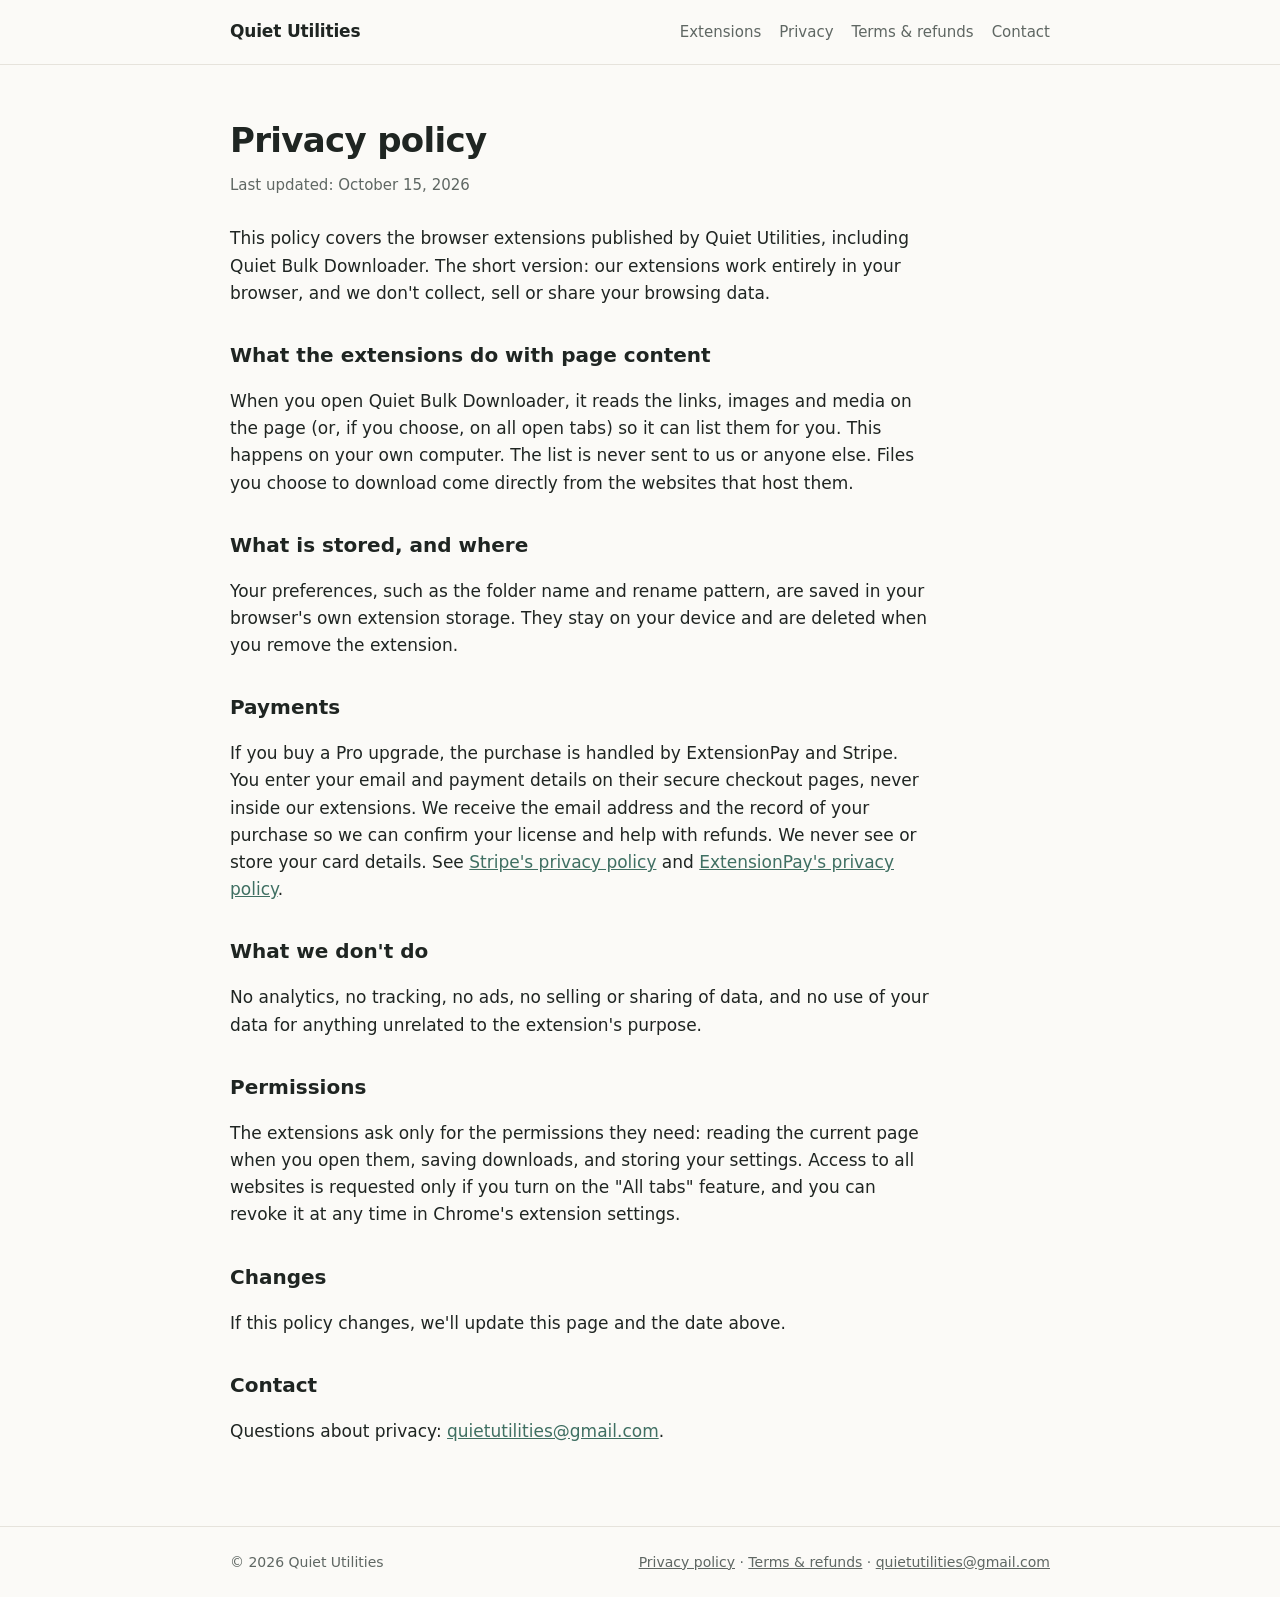
==== privacy.html @ 8c0a15ec "Add Quiet Utilities website: home, privacy policy, terms and refunds Co-Authored-By: Claude Opus 5.5" ====
<!doctype html>
<html lang="en">
<head>
  <meta charset="utf-8">
  <meta name="viewport" content="width=device-width, initial-scale=1">
  <title>Privacy Policy · Quiet Utilities</title>
  <link rel="icon" href="favicon.png">
  <link rel="stylesheet" href="style.css">
</head>
<body>
  <header class="site"><div class="wrap">
    <a class="logo" href="./">Quiet Utilities</a>
    <nav><a href="./#extensions">Extensions</a><a href="privacy.html">Privacy</a><a href="terms.html">Terms &amp; refunds</a><a href="./#contact">Contact</a></nav>
  </div></header>

  <main class="wrap">
    <section class="doc">
      <h1>Privacy policy</h1>
      <p class="updated">Last updated: October 15, 2026</p>

      <p>This policy covers the browser extensions published by Quiet Utilities, including Quiet Bulk Downloader. The short version: our extensions work entirely in your browser, and we don't collect, sell or share your browsing data.</p>

      <h2>What the extensions do with page content</h2>
      <p>When you open Quiet Bulk Downloader, it reads the links, images and media on the page (or, if you choose, on all open tabs) so it can list them for you. This happens on your own computer. The list is never sent to us or anyone else. Files you choose to download come directly from the websites that host them.</p>

      <h2>What is stored, and where</h2>
      <p>Your preferences, such as the folder name and rename pattern, are saved in your browser's own extension storage. They stay on your device and are deleted when you remove the extension.</p>

      <h2>Payments</h2>
      <p>If you buy a Pro upgrade, the purchase is handled by ExtensionPay and Stripe. You enter your email and payment details on their secure checkout pages, never inside our extensions. We receive the email address and the record of your purchase so we can confirm your license and help with refunds. We never see or store your card details. See <a href="https://stripe.com/privacy" rel="noopener">Stripe's privacy policy</a> and <a href="https://extensionpay.com/privacy" rel="noopener">ExtensionPay's privacy policy</a>.</p>

      <h2>What we don't do</h2>
      <p>No analytics, no tracking, no ads, no selling or sharing of data, and no use of your data for anything unrelated to the extension's purpose.</p>

      <h2>Permissions</h2>
      <p>The extensions ask only for the permissions they need: reading the current page when you open them, saving downloads, and storing your settings. Access to all websites is requested only if you turn on the "All tabs" feature, and you can revoke it at any time in Chrome's extension settings.</p>

      <h2>Changes</h2>
      <p>If this policy changes, we'll update this page and the date above.</p>

      <h2>Contact</h2>
      <p>Questions about privacy: <a href="mailto:quietutilities@gmail.com">quietutilities@gmail.com</a>.</p>
    </section>
  </main>

  <footer><div class="wrap">
    <span>© 2026 Quiet Utilities</span>
    <span><a href="privacy.html">Privacy policy</a> · <a href="terms.html">Terms &amp; refunds</a> · <a href="mailto:quietutilities@gmail.com">quietutilities@gmail.com</a></span>
  </div></footer>
</body>
</html>
---- style.css ----
:root {
  --bg: #fbfaf7; --panel: #ffffff; --ink: #1f2522; --muted: #5f6763; --line: #e6e3dc;
  --accent: #3f6f62; --accent-soft: #e5efeb;
}
@media (prefers-color-scheme: dark) {
  :root { --bg: #151816; --panel: #1d211f; --ink: #e8ece9; --muted: #a2aba6; --line: #2d3330; --accent: #86bdad; --accent-soft: #22302b; }
}
* { box-sizing: border-box; }
body { margin: 0; background: var(--bg); color: var(--ink); font: 17px/1.6 system-ui, -apple-system, "Segoe UI", Roboto, sans-serif; }
a { color: var(--accent); }
.wrap { max-width: 860px; margin: 0 auto; padding: 0 20px; }
header.site { border-bottom: 1px solid var(--line); }
header.site .wrap { display: flex; align-items: center; justify-content: space-between; height: 64px; }
.logo { font-weight: 700; letter-spacing: -.01em; text-decoration: none; color: var(--ink); }
nav a { color: var(--muted); text-decoration: none; margin-left: 18px; font-size: 15px; }
nav a:hover { color: var(--ink); }
.hero { padding: 64px 0 40px; }
.hero h1 { font-size: clamp(30px, 5vw, 44px); line-height: 1.15; letter-spacing: -.02em; margin: 0 0 14px; }
.hero p { color: var(--muted); max-width: 560px; margin: 0; }
.product { display: grid; grid-template-columns: 1fr 1fr; gap: 32px; align-items: center; background: var(--panel); border: 1px solid var(--line); border-radius: 16px; padding: 28px; margin: 24px 0 56px; }
.product img.shot { width: 100%; max-width: 360px; border-radius: 10px; border: 1px solid var(--line); justify-self: center; }
.product h2 { margin: 6px 0 8px; font-size: 26px; display: flex; align-items: center; gap: 10px; }
.product h2 img { width: 36px; height: 36px; border-radius: 8px; }
.tag { display: inline-block; font-size: 13px; font-weight: 600; color: var(--accent); background: var(--accent-soft); border-radius: 999px; padding: 2px 10px; }
ul.features { padding-left: 20px; margin: 12px 0; }
ul.features li { margin: 4px 0; }
.price { color: var(--muted); font-size: 15px; }
section.doc { padding: 48px 0 64px; max-width: 700px; }
section.doc h1 { font-size: 34px; letter-spacing: -.02em; margin: 0 0 6px; }
section.doc .updated { color: var(--muted); margin: 0 0 28px; font-size: 15px; }
section.doc h2 { font-size: 20px; margin: 32px 0 6px; }
footer { border-top: 1px solid var(--line); color: var(--muted); font-size: 14px; }
footer .wrap { padding: 24px 20px; display: flex; flex-wrap: wrap; gap: 8px 20px; justify-content: space-between; }
footer a { color: var(--muted); }
@media (max-width: 680px) {
  .product { grid-template-columns: 1fr; padding: 20px; }
  nav a { margin-left: 12px; }
}
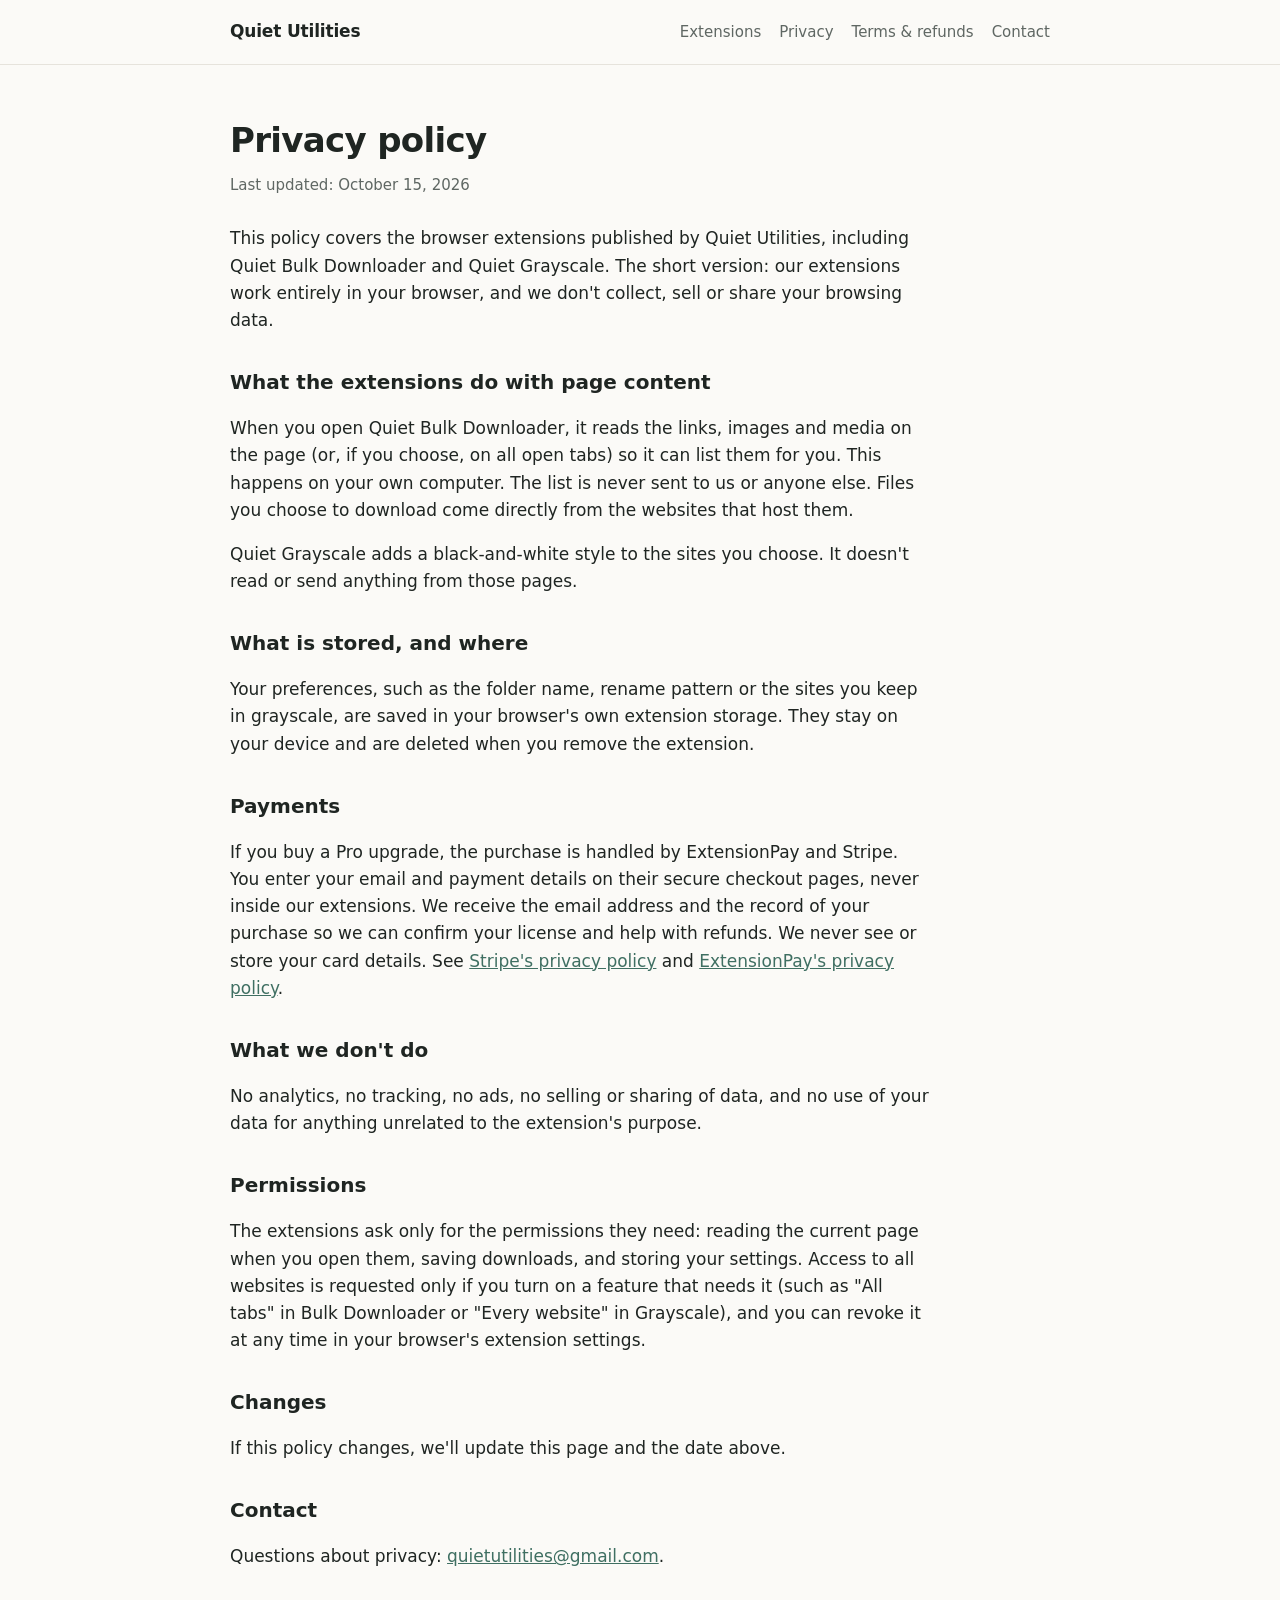
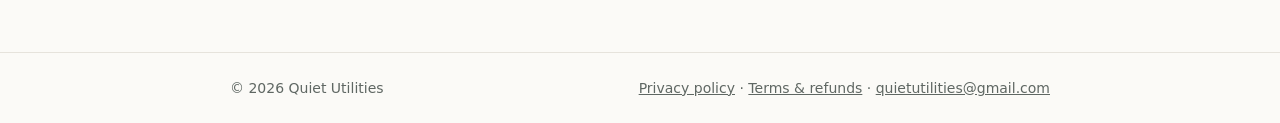
==== commit fdb81314: "Add Quiet Grayscale to site and privacy policy Co-Authored-By: Claude Opus 5.5 <noreply@anthropic.co" ====
--- a/privacy.html
+++ b/privacy.html
@@ -18,13 +18,15 @@
       <h1>Privacy policy</h1>
       <p class="updated">Last updated: October 15, 2026</p>
 
-      <p>This policy covers the browser extensions published by Quiet Utilities, including Quiet Bulk Downloader. The short version: our extensions work entirely in your browser, and we don't collect, sell or share your browsing data.</p>
+      <p>This policy covers the browser extensions published by Quiet Utilities, including Quiet Bulk Downloader and Quiet Grayscale. The short version: our extensions work entirely in your browser, and we don't collect, sell or share your browsing data.</p>
 
       <h2>What the extensions do with page content</h2>
       <p>When you open Quiet Bulk Downloader, it reads the links, images and media on the page (or, if you choose, on all open tabs) so it can list them for you. This happens on your own computer. The list is never sent to us or anyone else. Files you choose to download come directly from the websites that host them.</p>
 
+      <p>Quiet Grayscale adds a black-and-white style to the sites you choose. It doesn't read or send anything from those pages.</p>
+
       <h2>What is stored, and where</h2>
-      <p>Your preferences, such as the folder name and rename pattern, are saved in your browser's own extension storage. They stay on your device and are deleted when you remove the extension.</p>
+      <p>Your preferences, such as the folder name, rename pattern or the sites you keep in grayscale, are saved in your browser's own extension storage. They stay on your device and are deleted when you remove the extension.</p>
 
       <h2>Payments</h2>
       <p>If you buy a Pro upgrade, the purchase is handled by ExtensionPay and Stripe. You enter your email and payment details on their secure checkout pages, never inside our extensions. We receive the email address and the record of your purchase so we can confirm your license and help with refunds. We never see or store your card details. See <a href="https://stripe.com/privacy" rel="noopener">Stripe's privacy policy</a> and <a href="https://extensionpay.com/privacy" rel="noopener">ExtensionPay's privacy policy</a>.</p>
@@ -33,7 +35,7 @@
       <p>No analytics, no tracking, no ads, no selling or sharing of data, and no use of your data for anything unrelated to the extension's purpose.</p>
 
       <h2>Permissions</h2>
-      <p>The extensions ask only for the permissions they need: reading the current page when you open them, saving downloads, and storing your settings. Access to all websites is requested only if you turn on the "All tabs" feature, and you can revoke it at any time in Chrome's extension settings.</p>
+      <p>The extensions ask only for the permissions they need: reading the current page when you open them, saving downloads, and storing your settings. Access to all websites is requested only if you turn on a feature that needs it (such as "All tabs" in Bulk Downloader or "Every website" in Grayscale), and you can revoke it at any time in your browser's extension settings.</p>
 
       <h2>Changes</h2>
       <p>If this policy changes, we'll update this page and the date above.</p>
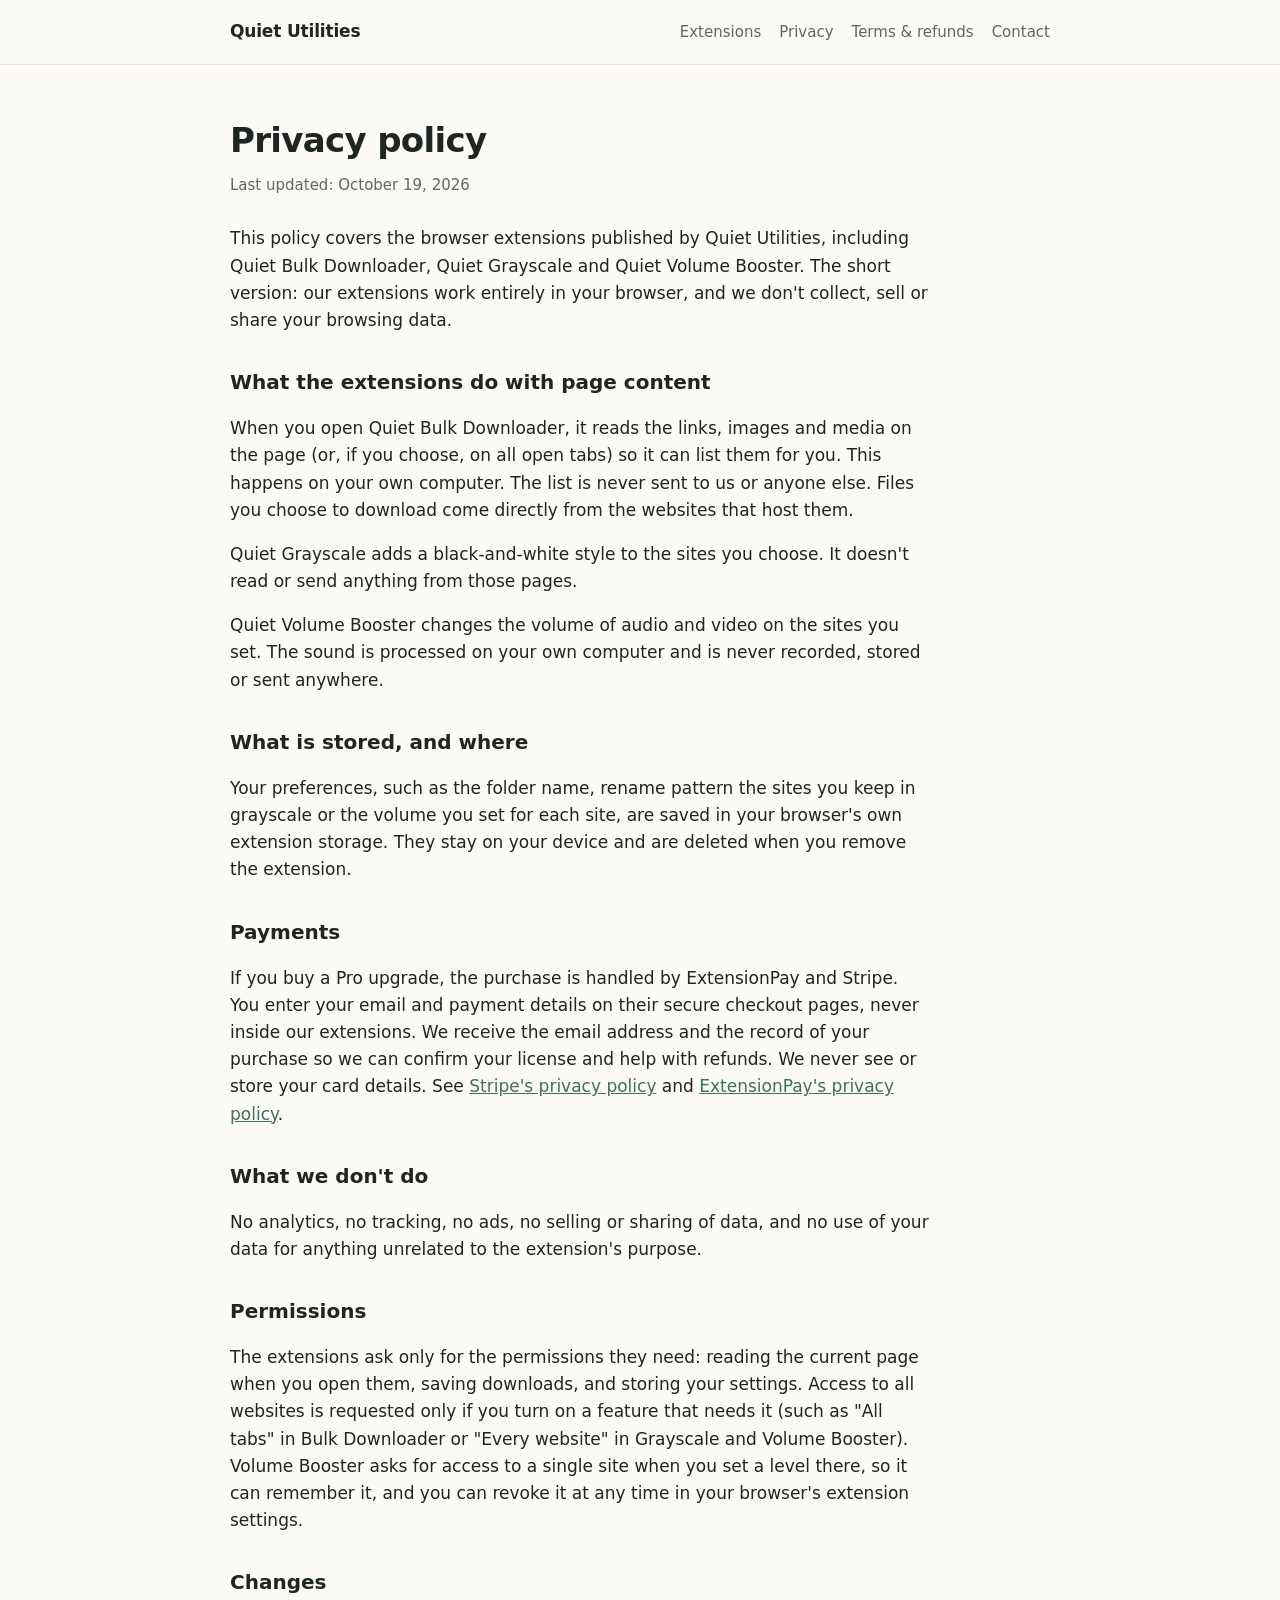
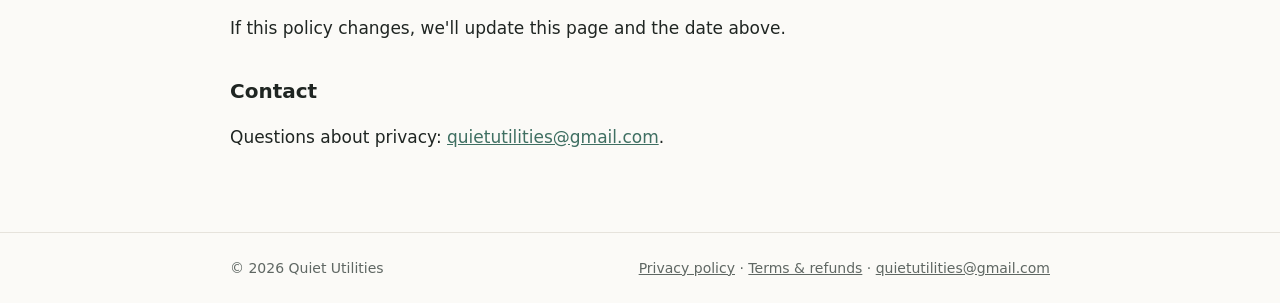
==== commit 9732f809: "Add Quiet Volume Booster card; privacy policy covers it Co-Authored-By: Claude Opus 5.5 <noreply@ant" ====
--- a/privacy.html
+++ b/privacy.html
@@ -16,17 +16,18 @@
   <main class="wrap">
     <section class="doc">
       <h1>Privacy policy</h1>
-      <p class="updated">Last updated: October 15, 2026</p>
+      <p class="updated">Last updated: October 19, 2026</p>
 
-      <p>This policy covers the browser extensions published by Quiet Utilities, including Quiet Bulk Downloader and Quiet Grayscale. The short version: our extensions work entirely in your browser, and we don't collect, sell or share your browsing data.</p>
+      <p>This policy covers the browser extensions published by Quiet Utilities, including Quiet Bulk Downloader, Quiet Grayscale and Quiet Volume Booster. The short version: our extensions work entirely in your browser, and we don't collect, sell or share your browsing data.</p>
 
       <h2>What the extensions do with page content</h2>
       <p>When you open Quiet Bulk Downloader, it reads the links, images and media on the page (or, if you choose, on all open tabs) so it can list them for you. This happens on your own computer. The list is never sent to us or anyone else. Files you choose to download come directly from the websites that host them.</p>
 
       <p>Quiet Grayscale adds a black-and-white style to the sites you choose. It doesn't read or send anything from those pages.</p>
+      <p>Quiet Volume Booster changes the volume of audio and video on the sites you set. The sound is processed on your own computer and is never recorded, stored or sent anywhere.</p>
 
       <h2>What is stored, and where</h2>
-      <p>Your preferences, such as the folder name, rename pattern or the sites you keep in grayscale, are saved in your browser's own extension storage. They stay on your device and are deleted when you remove the extension.</p>
+      <p>Your preferences, such as the folder name, rename pattern the sites you keep in grayscale or the volume you set for each site, are saved in your browser's own extension storage. They stay on your device and are deleted when you remove the extension.</p>
 
       <h2>Payments</h2>
       <p>If you buy a Pro upgrade, the purchase is handled by ExtensionPay and Stripe. You enter your email and payment details on their secure checkout pages, never inside our extensions. We receive the email address and the record of your purchase so we can confirm your license and help with refunds. We never see or store your card details. See <a href="https://stripe.com/privacy" rel="noopener">Stripe's privacy policy</a> and <a href="https://extensionpay.com/privacy" rel="noopener">ExtensionPay's privacy policy</a>.</p>
@@ -35,7 +36,7 @@
       <p>No analytics, no tracking, no ads, no selling or sharing of data, and no use of your data for anything unrelated to the extension's purpose.</p>
 
       <h2>Permissions</h2>
-      <p>The extensions ask only for the permissions they need: reading the current page when you open them, saving downloads, and storing your settings. Access to all websites is requested only if you turn on a feature that needs it (such as "All tabs" in Bulk Downloader or "Every website" in Grayscale), and you can revoke it at any time in your browser's extension settings.</p>
+      <p>The extensions ask only for the permissions they need: reading the current page when you open them, saving downloads, and storing your settings. Access to all websites is requested only if you turn on a feature that needs it (such as "All tabs" in Bulk Downloader or "Every website" in Grayscale and Volume Booster). Volume Booster asks for access to a single site when you set a level there, so it can remember it, and you can revoke it at any time in your browser's extension settings.</p>
 
       <h2>Changes</h2>
       <p>If this policy changes, we'll update this page and the date above.</p>
